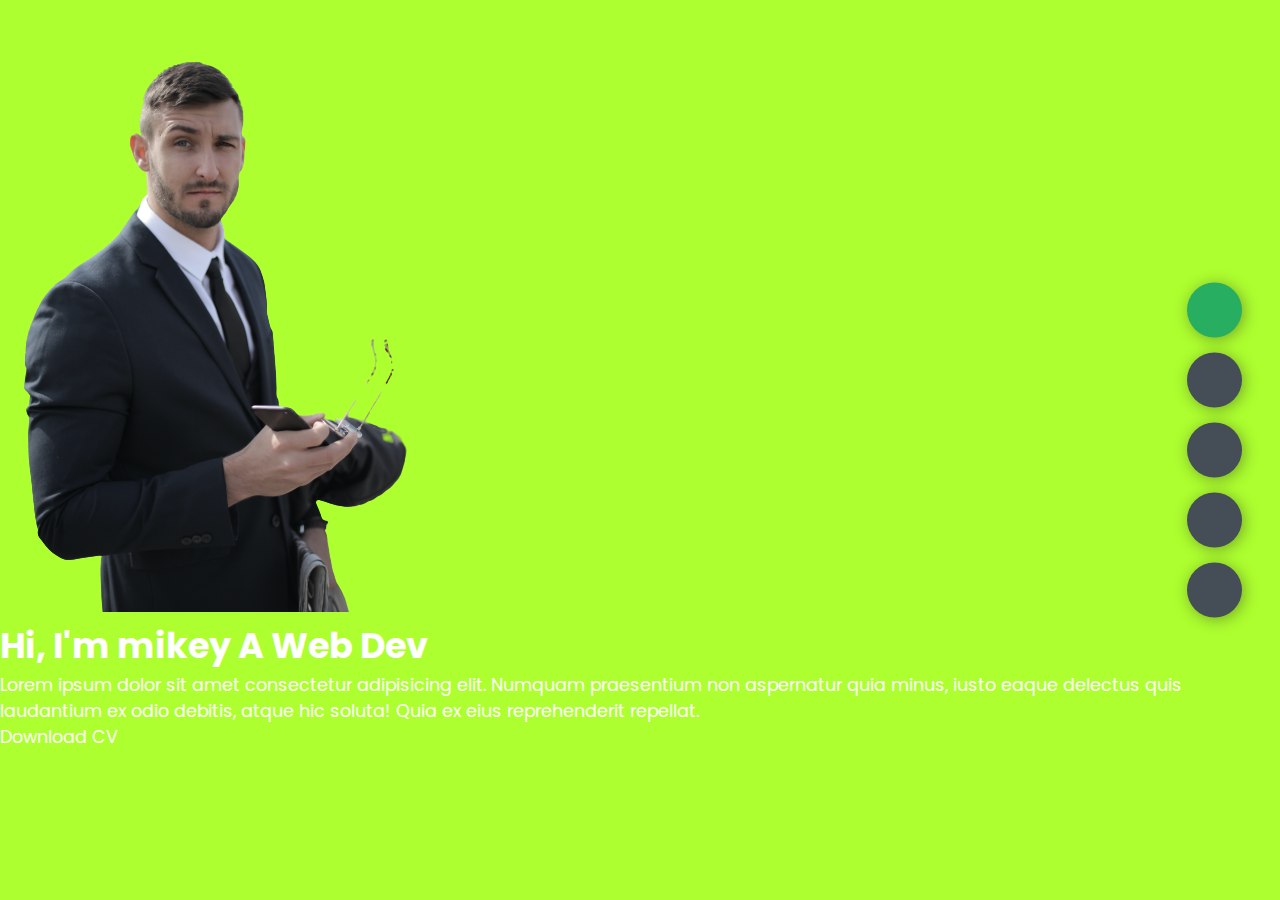
==== main/html/index.html @ 6dad10ef "added html for header(landing page) section" ====
<!DOCTYPE html>
<html lang="en">
<head>
    <meta charset="UTF-8">
    <meta http-equiv="X-UA-Compatible" content="IE=edge">
    <meta name="viewport" content="width=device-width, initial-scale=1.0">
    <link rel="preconnect" href="https://fonts.googleapis.com">
    <link rel="preconnect" href="https://fonts.gstatic.com" crossorigin>
    <link href="https://fonts.googleapis.com/css2?family=Poppins:wght@400;500;600;700;800&display=swap" rel="stylesheet">

    <link rel="stylesheet" href="https://cdnjs.cloudflare.com/ajax/libs/font-awesome/6.3.0/css/all.min.css" integrity="sha512-SzlrxWUlpfuzQ+pcUCosxcglQRNAq/DZjVsC0lE40xsADsfeQoEypE+enwcOiGjk/bSuGGKHEyjSoQ1zVisanQ==" crossorigin="anonymous" referrerpolicy="no-referrer" />

    <title>portfolio(fcc)</title>

    <link rel="stylesheet" href="/main/styles/style.css">
</head>
<body class="main-content">

    <header class="section sec1 header active" id="home">
        <div class="header-content">
            <div class="left-header">
                <div class="h-shape">
                    
                </div>
                <div class="image">
                    <img src="/main/img/hero.png" alt="">
                </div>
            </div>
            <div class="right-header">
                <h1 class="name">
                    Hi, I'm <span>mikey</span>
                    A Web Dev
                </h1>
                <p>
                    Lorem ipsum dolor sit amet consectetur adipisicing elit. Numquam praesentium non aspernatur quia minus, iusto eaque delectus quis laudantium ex odio debitis, atque hic soluta! Quia ex eius reprehenderit repellat.
                </p>    
                <div class="btn-container">
                    <a href="" class="main-btn">
                        <span class="btn-text">Download CV</span>
                        <span class="btn-icon"><i class="fas fa-download"></i></span>
                    </a>
                </div>
            </div>
        </div>
    </header>
    <main>
        <section class="section sec2 about" id="about">

        </section>
        <section class="section sec3 portfolio" id="portfolio">
            
        </section>
        <section class="section sec4 blogs" id="blogs">
            
        </section>
        <section class="section sec5 contact" id="contact">
            
        </section>
    </main>

    <div class="controls">
        <div class="control control-1 active-btn" data-id="home">
            <i class="fas fa-home"></i>
        </div>
        <div class="control control-2 " data-id="about">
            <i class="fas fa-user"></i>
        </div>
        <div class="control control-3 " data-id="portfolio">
            <i class="fas fa-briefcase"></i>
        </div>
        <div class="control control-4 " data-id="blogs">
            <i class="fas fa-newspaper"></i>
        </div>
        <div class="control control-5 " data-id="contact">
            <i class="fas fa-envelope-open"></i>
        </div>
    </div>


    <script src="/main/js/app.js"></script>

    
</body>
</html>
---- main/styles/style.css ----
:root {
  --color-primary: #191d2b;
  --color-secondary: #27AE60;
  --color-white: #ffff;
  --color-black: #000;
  --color-gray0: #f8f8f8;
  --color-gray1: #dbe1e8;
  --color-gray2: #b2becd;
  --color-gray3: #6c7983;
  --color-gray4: #454e56;
  --color-gray5: #2a2e35;
  --color-gray6: #12181b;
  --br-sm-2: 14px;
  --box-shadow-1: 2px 2px 15px rgba(33, 33, 33, 0.4);
}

* {
  margin: 0;
  padding: 0;
  box-sizing: border-box;
  list-style: none;
}

body {
  background-color: var(--color-primary);
  font-family: "Poppins", sans-serif;
  font-size: 1.1rem;
  color: var(--color-white);
  transition: all 0.4s ease-in-out;
}

a {
  display: inline-block;
  text-decoration: none;
  color: inherit;
  font-family: inherit;
}

header {
  height: 100vh;
  color: var(--color-white);
  overflow: hidden;
}

section {
  min-height: 100vh;
  width: 100%;
  position: absolute;
  left: 0;
  top: 0;
  padding: 3rem 18rem;
}

.section {
  transform: translateY(-100%) scale(0);
  transition: all 0.4s ease-in-out;
  background-color: var(--color-primary);
}

.sec1 {
  display: none;
  transform: translateY(0) scale(1);
  background-color: greenyellow;
}

.sec2 {
  display: none;
  transform: translateY(0) scale(1);
  background-color: slateblue;
}

.sec3 {
  display: none;
  transform: translateY(0) scale(1);
  background-color: palegreen;
}

.sec4 {
  display: none;
  transform: translateY(0) scale(1);
  background-color: crimson;
}

.sec5 {
  display: none;
  transform: translateY(0) scale(1);
  background-color: plum;
}

.active {
  display: block;
  animation: scaleAnim 1s ease-in-out;
}
@keyframes scaleAnim {
  0% {
    transform: translateY(-100%) scaleY(0);
  }
  100% {
    transform: translateY(0%) scaleY(1);
  }
}

.controls {
  position: fixed;
  z-index: 10;
  top: 50%;
  right: 3%;
  display: flex;
  flex-direction: column;
  row-gap: 15px;
  transform: translateY(-50%);
  align-items: center;
  justify-content: center;
}
.controls .active-btn {
  background-color: var(--color-secondary) !important;
  transition: all 0.4s ease-in-out;
}
.controls .active-btn i {
  color: var(--color-primary) !important;
}
.controls .control {
  padding: 1rem;
  cursor: pointer;
  background-color: var(--color-gray4);
  width: 55px;
  height: 55px;
  border-radius: 50%;
  display: flex;
  align-items: center;
  justify-content: center;
  box-shadow: var(--box-shadow-1);
}
.controls .control i {
  font-size: 1.2rem;
  color: var(--color-gray2);
  pointer-events: none;
}/*# sourceMappingURL=style.css.map */
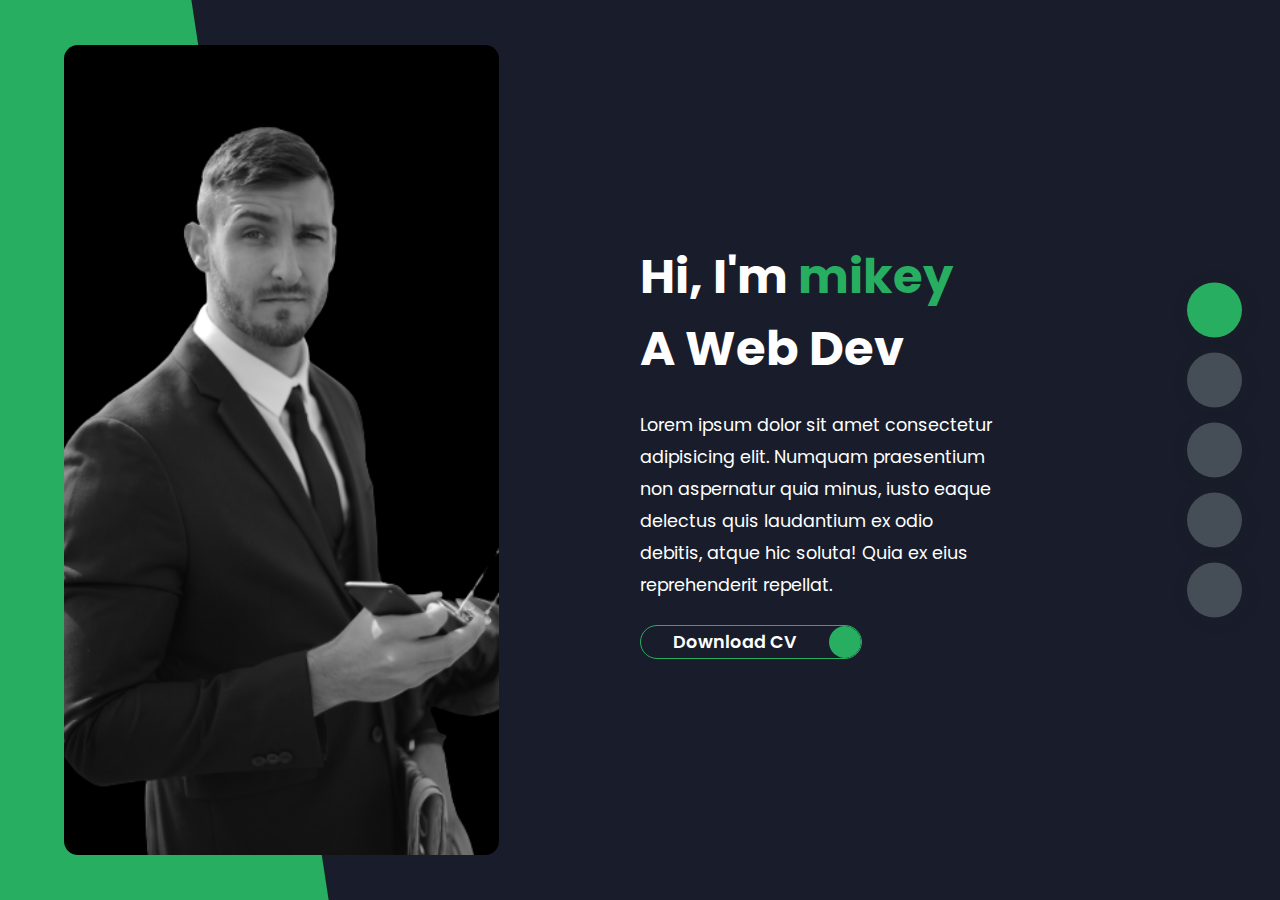
==== commit 056b90b9: "added html for header(landing page) section" ====
--- a/main/html/index.html
+++ b/main/html/index.html
@@ -43,6 +43,7 @@
             </div>
         </div>
     </header>
+    
     <main>
         <section class="section sec2 about" id="about">
 
--- a/main/styles/style.css
+++ b/main/styles/style.css
@@ -11,7 +11,7 @@
   --color-gray5: #2a2e35;
   --color-gray6: #12181b;
   --br-sm-2: 14px;
-  --box-shadow-1: 2px 2px 15px rgba(33, 33, 33, 0.4);
+  --box-shadow-1: 2px 2px 15px rgba(33, 33, 33, 0.3);
 }
 
 * {
@@ -54,37 +54,31 @@
 .section {
   transform: translateY(-100%) scale(0);
   transition: all 0.4s ease-in-out;
-  background-color: var(--color-primary);
 }
 
 .sec1 {
   display: none;
   transform: translateY(0) scale(1);
-  background-color: greenyellow;
 }
 
 .sec2 {
   display: none;
   transform: translateY(0) scale(1);
-  background-color: slateblue;
 }
 
 .sec3 {
   display: none;
   transform: translateY(0) scale(1);
-  background-color: palegreen;
 }
 
 .sec4 {
   display: none;
   transform: translateY(0) scale(1);
-  background-color: crimson;
 }
 
 .sec5 {
   display: none;
   transform: translateY(0) scale(1);
-  background-color: plum;
 }
 
 .active {
@@ -135,4 +129,105 @@
   font-size: 1.2rem;
   color: var(--color-gray2);
   pointer-events: none;
+}
+
+.header-content {
+  display: grid;
+  grid-template-columns: repeat(2, 1fr);
+  height: 100%;
+}
+.header-content .left-header {
+  display: flex;
+  align-items: center;
+  position: relative;
+}
+.header-content .left-header .h-shape {
+  transition: all 0.4s ease-in-out;
+  width: 65%;
+  height: 100%;
+  background-color: var(--color-secondary);
+  position: absolute;
+  left: 0;
+  top: 0;
+  z-index: -1;
+  -webkit-clip-path: polygon(0 0, 46% 0, 79% 100%, 0% 100%);
+          clip-path: polygon(0 0, 46% 0, 79% 100%, 0% 100%);
+}
+.header-content .left-header .image {
+  border-radius: var(--br-sm-2);
+  height: 90%;
+  width: 68%;
+  margin-left: 4rem;
+  background-color: var(--color-black);
+  transition: all 0.4s ease-in-out;
+}
+.header-content .left-header .image img {
+  width: 100%;
+  height: 100%;
+  -o-object-fit: cover;
+     object-fit: cover;
+  filter: grayscale(100%);
+}
+.header-content .left-header .image img:hover {
+  filter: grayscale(0);
+}
+.header-content .right-header {
+  display: flex;
+  flex-direction: column;
+  justify-content: center;
+  padding-right: 18rem;
+}
+.header-content .right-header .name {
+  font-size: 3rem;
+}
+.header-content .right-header .name span {
+  color: var(--color-secondary);
+}
+.header-content .right-header p {
+  margin: 1.5rem 0;
+  line-height: 2rem;
+}
+
+.btn-container {
+  display: flex;
+  align-self: flex-start;
+}
+
+.main-btn {
+  border-radius: 30px;
+  color: inherit;
+  font-weight: 600;
+  position: relative;
+  border: 1px solid var(--color-secondary);
+  display: flex;
+  align-items: center;
+  justify-content: center;
+  align-self: flex-start;
+  overflow: hidden;
+}
+.main-btn .btn-text {
+  padding: 0 2rem;
+}
+.main-btn .btn-icon {
+  background-color: var(--color-secondary);
+  display: flex;
+  align-items: center;
+  justify-content: center;
+  border-radius: 50%;
+  padding: 1rem;
+}
+.main-btn::before {
+  content: "";
+  position: absolute;
+  top: 0;
+  right: 0;
+  transform: translateX(100%);
+  transition: all 0.2s ease;
+  z-index: -1;
+}
+.main-btn:hover::before {
+  width: 100%;
+  height: 100%;
+  background-color: var(--color-secondary);
+  transform: translateX(0);
 }/*# sourceMappingURL=style.css.map */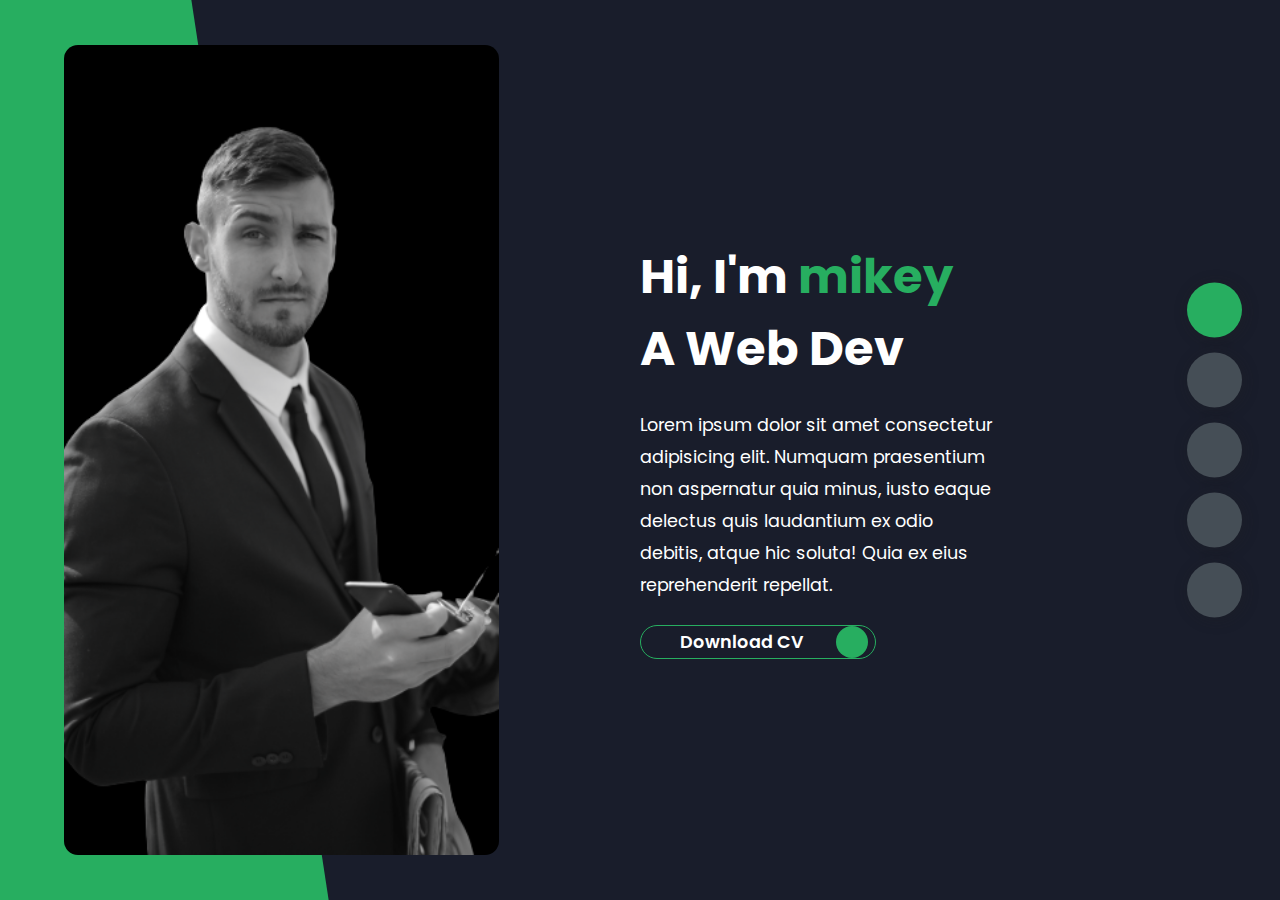
==== commit 0c7a35ff: "added SKILLS section" ====
--- a/main/html/index.html
+++ b/main/html/index.html
@@ -46,7 +46,168 @@
     
     <main>
         <section class="section sec2 about" id="about">
-
+            <div class="main-title">
+                <h2>About <span>ME</span></h2>
+            </div>
+            <div class="about-container">
+                <div class="left-about">
+                    <h2>Information About Me</h2>
+                    <p>
+                        Lorem ipsum dolor sit amet consectetur adipisicing elit. Illum eius qui velit assumenda quos fugiat modi ab magnam. <br><br>
+                        Lorem ipsum dolor sit amet consectetur adipisicing elit. Omnis reprehenderit consectetur distinctio eius.
+                    </p>
+                    <div class="btn-con">
+                        <a href="" class="main-btn">
+                            <span class="btn-text">Download CV</span>
+                            <span class="btn-icon"><i class="fas fa-download"></i></span>
+                        </a>
+                    </div>
+                </div>
+                <div class="right-about">
+                    <div class="about-item">
+                        <div class="abt-text">
+                            <p class="large-text">
+                                560+
+                            </p>
+                            <p class="small-text">
+                                projects <br> completed
+                            </p>
+                        </div>
+                    </div>
+                    <div class="about-item">
+                        <div class="abt-text">
+                            <p class="large-text">
+                                10+
+                            </p>
+                            <p class="small-text">
+                                years of <br> experience
+                            </p>
+                        </div>
+                    </div>
+                    <div class="about-item">
+                        <div class="abt-text">
+                            <p class="large-text">
+                                300+
+                            </p>
+                            <p class="small-text">
+                                happy  <br> clients
+                            </p>
+                        </div>
+                    </div>
+                    <div class="about-item">
+                        <div class="abt-text">
+                            <p class="large-text">
+                                440+
+                            </p>
+                            <p class="small-text">
+                                customer <br> reviews
+                            </p>
+                        </div>
+                    </div>
+                </div>
+            </div>
+            <div class="about-stats">
+                <h4 class="stat-title">My skills</h4>
+                <div class="progress-bars">
+                    <div class="progress bar">
+                        <p class="progress-title">HTML5</p>
+                        <div class="progress-con">
+                            <p class="prog-text">90%</p>
+                            <div class="progress">
+                                <span class="html"></span>
+                            </div>
+                        </div>
+                    </div>
+                    <div class="progress bar">
+                        <p class="progress-title">CSS</p>
+                        <div class="progress-con">
+                            <p class="prog-text">80%</p>
+                            <div class="progress">
+                                <span class="css"></span>
+                            </div>
+                        </div>
+                    </div>
+                    <div class="progress bar">
+                        <p class="progress-title">JAVASCRIPT</p>
+                        <div class="progress-con">
+                            <p class="prog-text">70%</p>
+                            <div class="progress">
+                                <span class="javascript"></span>
+                            </div>
+                        </div>
+                    </div>
+                    <div class="progress bar">
+                        <p class="progress-title">REACT</p>
+                        <div class="progress-con">
+                            <p class="prog-text">60%</p>
+                            <div class="progress">
+                                <span class="react"></span>
+                            </div>
+                        </div>
+                    </div>
+                    <div class="progress bar">
+                        <p class="progress-title">NODE JS</p>
+                        <div class="progress-con">
+                            <p class="prog-text">60%</p>
+                            <div class="progress">
+                                <span class="node"></span>
+                            </div>
+                        </div>
+                    </div>
+                    <div class="progress bar">
+                        <p class="progress-title">MONGO DB</p>
+                        <div class="progress-con">
+                            <p class="prog-text">60%</p>
+                            <div class="progress">
+                                <span class="mongo"></span>
+                            </div>
+                        </div>
+                    </div>
+                </div>
+            </div>
+            <!-- <h4 class="stat-title">My Timeline</h4>
+            <div class="timeline">
+                <div class="timeline-item">
+                    <div class="tl-icon">
+                        <i class="fas fa-briefcase"></i>
+                    </div>
+                    <p class="tl-duration">2021 - present</p>
+                    <h5>Web Dev <span> - zencube</span></h5>
+                    <p>
+                        Lorem ipsum, dolor sit amet consectetur adipisicing elit. Aspernatur provident repudiandae neque esse.
+                    </p>
+                </div>
+                <div class="timeline-item">
+                    <div class="tl-icon">
+                        <i class="fas fa-briefcase"></i>
+                    </div>
+                    <p class="tl-duration">2010 - present</p>
+                    <h5>jr <span> - zen-d</span></h5>
+                    <p>
+                        Lorem ipsum, dolor sit amet consectetur adipisicing elit. Aspernatur provident repudiandae neque esse.
+                    </p>
+                </div>
+                <div class="timeline-item">
+                    <div class="tl-icon">
+                        <i class="fas fa-briefcase"></i>
+                    </div>
+                    <p class="tl-duration">2010 - present</p>
+                    <h5>Web Dev <span> - zen-d</span></h5>
+                    <p>
+                        Lorem ipsum, dolor sit amet consectetur adipisicing elit. Aspernatur provident repudiandae neque esse.
+                    </p>
+                </div>
+                <div class="timeline-item">
+                    <div class="tl-icon">
+                        <i class="fas fa-briefcase"></i>
+                    </div>
+                    <p class="tl-duration">2010 - present</p>
+                    <h5>Web Dev <span> - zen-d</span></h5>
+                    <p>
+                        Lorem ipsum, dolor sit amet consectetur adipisicing elit. Aspernatur provident repudiandae neque esse.
+                    </p>
+                </div>
+            </div> -->
         </section>
         <section class="section sec3 portfolio" id="portfolio">
             
--- a/main/styles/style.css
+++ b/main/styles/style.css
@@ -69,6 +69,7 @@
 .sec3 {
   display: none;
   transform: translateY(0) scale(1);
+  height: 1000vh;
 }
 
 .sec4 {
@@ -166,7 +167,7 @@
   height: 100%;
   -o-object-fit: cover;
      object-fit: cover;
-  filter: grayscale(100%);
+  filter: grayscale(99%);
 }
 .header-content .left-header .image img:hover {
   filter: grayscale(0);
@@ -188,12 +189,202 @@
   line-height: 2rem;
 }
 
+.about-container {
+  display: grid;
+  grid-template-columns: repeat(2, 1fr);
+  padding-top: 3.5rem;
+  padding-bottom: 5rem;
+}
+.about-container .right-about {
+  display: grid;
+  grid-template-columns: repeat(2, 1fr);
+  grid-gap: 2rem;
+}
+.about-container .right-about .about-item {
+  border: 1px solid var(--color-gray5);
+  border-radius: 5px;
+  transition: all 0.4s ease-in-out;
+  box-shadow: 1px 2px 15px rgba(0, 0, 0, 0.1);
+}
+.about-container .right-about .about-item:hover {
+  cursor: default;
+  transform: translateY(-5px);
+  border: 1px solid var(--color-secondary);
+  box-shadow: 1px 4px 15px rgba(0, 0, 0, 0.32);
+}
+.about-container .right-about .about-item .abt-text {
+  padding: 1.5rem;
+  display: flex;
+  flex-direction: column;
+}
+.about-container .right-about .about-item .abt-text .large-text {
+  font-size: 3rem;
+  font-weight: 700;
+  color: var(--color-secondary);
+}
+.about-container .right-about .about-item .abt-text .small-text {
+  padding-left: 3rem;
+  position: relative;
+  text-transform: uppercase;
+  font-size: 1.2rem;
+  color: var(--color-gray1);
+  letter-spacing: 2px;
+}
+.about-container .right-about .about-item .abt-text .small-text::before {
+  content: "";
+  position: absolute;
+  left: 0;
+  top: 15px;
+  width: 2rem;
+  height: 2px;
+  background-color: var(--color-gray5);
+}
+.about-container .left-about {
+  padding-right: 1rem;
+}
+.about-container .left-about p {
+  line-height: 2rem;
+  padding: 1rem;
+  color: var(--color-gray1);
+}
+.about-container .left-about h4 {
+  font-size: 2rem;
+}
+
+.about-stats {
+  padding-bottom: 4rem;
+}
+.about-stats .progress-bars {
+  display: grid;
+  grid-template-columns: repeat(2, 1fr);
+  grid-gap: 2rem;
+}
+.about-stats .progress-bars .progress-bar {
+  display: flex;
+  flex-direction: column;
+}
+.about-stats .progress-bars .progress-bar .prog-title {
+  text-transform: uppercase;
+  font-weight: 500;
+}
+.about-stats .progress-bars .progress-bar .progress-con {
+  display: flex;
+  align-items: center;
+}
+.about-stats .progress-bars .progress-bar .progress-con .prog-text {
+  color: var(--color-gray2);
+}
+.about-stats .progress-bars .progress-bar .progress-con .progress {
+  width: 100%;
+  height: 0.45rem;
+  background-color: var(--color-gray4);
+  margin-left: 1rem;
+  position: relative;
+}
+.about-stats .progress-bars .progress-bar .progress-con .progress span {
+  position: absolute;
+  top: 0;
+  left: 0;
+  height: 100%;
+  color: var(--color-secondary);
+  width: 60%;
+}
+.about-stats .progress-bars .progress-bar .progress-con .progress .html {
+  width: 90%;
+}
+.about-stats .progress-bars .progress-bar .progress-con .progress .css {
+  width: 80%;
+}
+.about-stats .progress-bars .progress-bar .progress-con .progress .javascript {
+  width: 70%;
+}
+.about-stats .progress-bars .progress-bar .progress-con .progress .react {
+  width: 60%;
+}
+.about-stats .progress-bars .progress-bar .progress-con .progress .node {
+  width: 60%;
+}
+.about-stats .progress-bars .progress-bar .progress-con .progress .mongo {
+  width: 60%;
+}
+
+.stat-title {
+  text-transform: uppercase;
+  font-size: 1.4rem;
+  text-align: center;
+  padding: 3.5rem 0;
+  position: relative;
+}
+.stat-title::before {
+  content: "";
+  left: 50%;
+  top: 0;
+  width: 40%;
+  height: 1px;
+  background-color: var(--color-gray5);
+  transform: translateX(-50%);
+  position: absolute;
+}
+
+.timeline {
+  display: flex;
+  flex-direction: column;
+  grid-template-columns: 1, 2fr;
+  grid-gap: 2rem;
+  padding-bottom: 3rem;
+}
+.timeline .timeline-item {
+  position: absolute;
+  padding-left: 3rem;
+  border-left: 1px solid var(--color-gray5);
+}
+.timeline .timeline-item .tl-icon {
+  position: absolute;
+  left: -27px;
+  top: 0;
+  background-color: var(--color-secondary);
+  width: 50px;
+  height: 50px;
+  border-radius: 50%;
+  display: flex;
+  align-items: center;
+  justify-content: center;
+}
+.timeline .timeline-item .tl-icon i {
+  font-size: 1.3rem;
+}
+.timeline .timeline-item .tl-duration {
+  padding: 0.2rem 0.6rem;
+  background-color: var(--color-gray5);
+  border-radius: 15px;
+  display: inline-block;
+  font-size: 0.8rem;
+  text-transform: uppercase;
+  font-weight: 500;
+}
+.timeline .timeline-item h5 {
+  padding: 0.7rem 0;
+  text-transform: uppercase;
+  font-size: 1.2rem;
+  font-weight: 600;
+}
+.timeline .timeline-item h5 span {
+  color: var(--color-gray2);
+  font-weight: 500;
+  font-size: 1.2rem;
+}
+.timeline .timeline-item p {
+  color: var(--color-gray2);
+}
+
 .btn-container {
   display: flex;
   align-self: flex-start;
+  justify-content: space-between;
 }
 
 .main-btn {
+  width: 236px;
   border-radius: 30px;
   color: inherit;
   font-weight: 600;
@@ -230,4 +421,28 @@
   height: 100%;
   background-color: var(--color-secondary);
   transform: translateX(0);
+}
+
+.main-title {
+  text-align: center;
+}
+.main-title h2 {
+  position: relative;
+  text-transform: uppercase;
+  font-size: 4rem;
+  font-weight: 700;
+}
+.main-title h2 span {
+  color: var(--color-secondary);
+}
+.main-title h2 .bg-text {
+  position: absolute;
+  top: 40%;
+  left: 50%;
+  color: var(--color-gray4);
+  transition: all 0.4s ease-in-out;
+  z-index: -1;
+  transform: translate(-50%, -50%);
+  font-weight: 800;
+  font-size: 6.3rem;
 }/*# sourceMappingURL=style.css.map */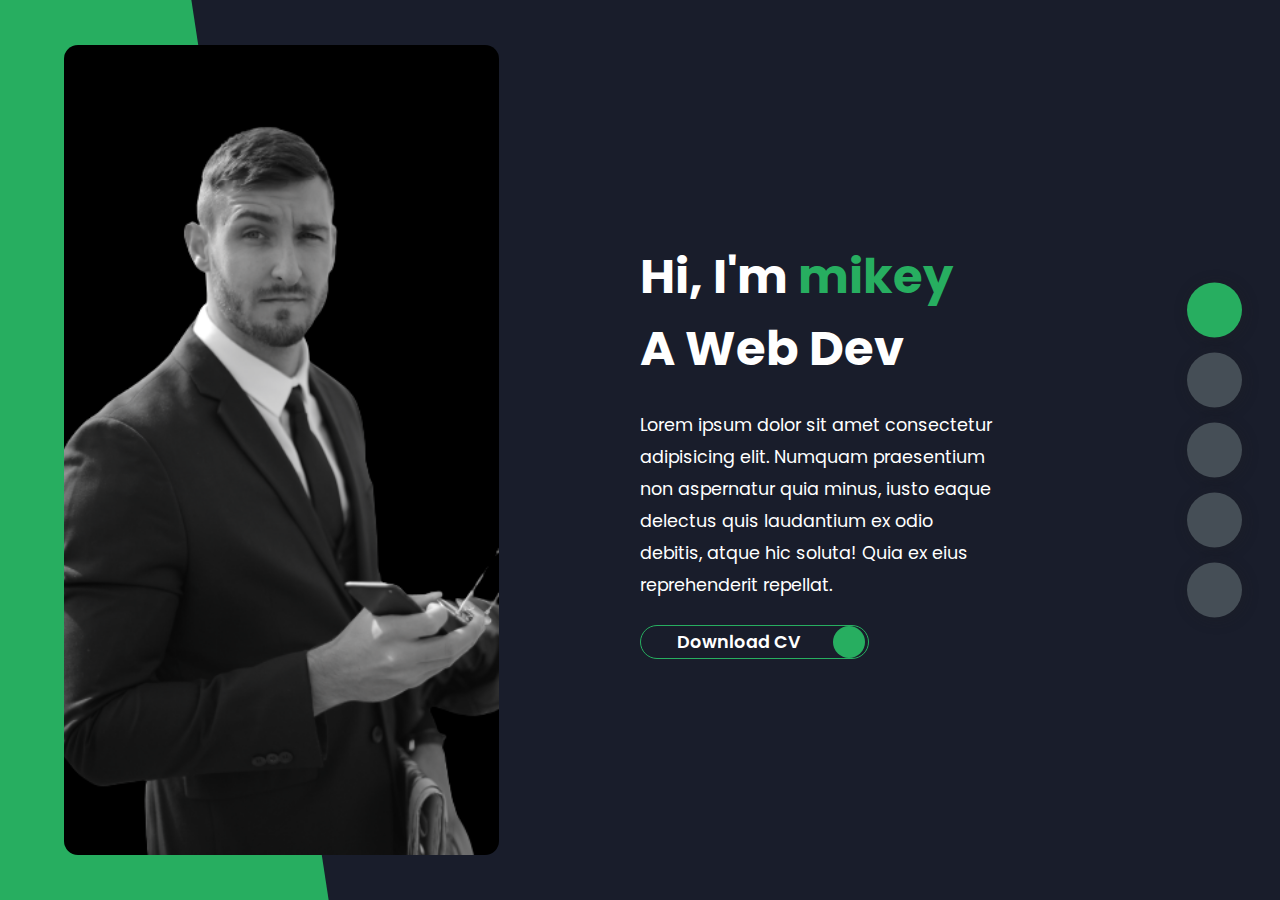
==== commit bb9f3547: "blog content html added" ====
--- a/main/html/index.html
+++ b/main/html/index.html
@@ -210,10 +210,170 @@
             </div> -->
         </section>
         <section class="section sec3 portfolio" id="portfolio">
-            
+            <div class="main-title">
+                <h2>About<span> ME</span></h2>
+            </div>
+            <p class="port-text">
+                here are some of my work that i've done in various programming languages
+            </p>
+            <div class="portfolios">
+                <div class="portfolio-item">
+                    <div class="image">
+                        <img src="/main/img/port1.jpg" alt="">
+                    </div>
+                    <div class="hover-items">
+                        <h3>source code</h3>
+                        <div class="icons">
+                            <a class="icon" href="#" target="_blank">
+                                <i class="fas fa-github"></i>
+                            </a>
+                            <a class="icon" href="#" target="_blank">
+                                <i class="fas fa-youtube"></i>
+                            </a>
+                            <a class="icon" href="#" target="_blank">
+                                <i class="fas fa-behance"></i>
+                            </a>
+                        </div>
+                    </div>
+                </div>
+                <div class="portfolio-item">
+                    <div class="image">
+                        <img src="/main/img/port2.jpg" alt="">
+                    </div>
+                    <div class="hover-items">
+                        <h3>source code</h3>
+                        <div class="icons">
+                            <a class="icon" href="#" target="_blank">
+                                <i class="fas fa-github"></i>
+                            </a>
+                            <a class="icon" href="#" target="_blank">
+                                <i class="fas fa-youtube"></i>
+                            </a>
+                            <a class="icon" href="#" target="_blank">
+                                <i class="fas fa-behance"></i>
+                            </a>
+                        </div>
+                    </div>
+                </div>
+                <div class="portfolio-item">
+                    <div class="image">
+                        <img src="/main/img/port3.jpg" alt="">
+                    </div>
+                    <div class="hover-items">
+                        <h3>source code</h3>
+                        <div class="icons">
+                            <a class="icon" href="#" target="_blank">
+                                <i class="fas fa-github"></i>
+                            </a>
+                            <a class="icon" href="#" target="_blank">
+                                <i class="fas fa-youtube"></i>
+                            </a>
+                            <a class="icon" href="#" target="_blank">
+                                <i class="fas fa-behance"></i>
+                            </a>
+                        </div>
+                    </div>
+                </div>
+                <div class="portfolio-item">
+                    <div class="image">
+                        <img src="/main/img/port4.jpg" alt="">
+                    </div>
+                    <div class="hover-items">
+                        <h3>source code</h3>
+                        <div class="icons">
+                            <a class="icon" href="#" target="_blank">
+                                <i class="fas fa-github"></i>
+                            </a>
+                            <a class="icon" href="#" target="_blank">
+                                <i class="fas fa-youtube"></i>
+                            </a>
+                            <a class="icon" href="#" target="_blank">
+                                <i class="fas fa-behance"></i>
+                            </a>
+                        </div>
+                    </div>
+                </div>
+                <div class="portfolio-item">
+                    <div class="image">
+                        <img src="/main/img/port5.jpg" alt="">
+                    </div>
+                    <div class="hover-items">
+                        <h3>source code</h3>
+                        <div class="icons">
+                            <a class="icon" href="#" target="_blank">
+                                <i class="fas fa-github"></i>
+                            </a>
+                            <a class="icon" href="#" target="_blank">
+                                <i class="fas fa-youtube"></i>
+                            </a>
+                            <a class="icon" href="#" target="_blank">
+                                <i class="fas fa-behance"></i>
+                            </a>
+                        </div>
+                    </div>
+                </div>
+                <div class="portfolio-item">
+                    <div class="image">
+                        <img src="/main/img/port6.jpg" alt="">
+                    </div>
+                    <div class="hover-items">
+                        <h3>source code</h3>
+                        <div class="icons">
+                            <a class="icon" href="#" target="_blank">
+                                <i class="fas fa-github"></i>
+                            </a>
+                            <a class="icon" href="#" target="_blank">
+                                <i class="fas fa-youtube"></i>
+                            </a>
+                            <a class="icon" href="#" target="_blank">
+                                <i class="fas fa-behance"></i>
+                            </a>
+                        </div>
+                    </div>
+                </div>
+            </div>
         </section>
-        <section class="section sec4 blogs" id="blogs">
-            
+        <section class="section sec4" id="blogs">
+            <div class="blogs-content">
+                <div class="main-title">
+                    <h2>MY <span>BLOGS</span></h2>
+                </div>
+                <div class="blogs">
+                    <div class="blog">
+                        <img src="/main/img/blog1.jpg" alt="">
+                        <div class="blog-text">
+                            <h4>
+                                How to create your own website
+                            </h4>
+                            <p>
+                                Lorem ipsum, dolor sit amet consectetur adipisicing elit. Cum ab pariatur tempore.
+                            </p>
+                        </div>
+                    </div>
+                    <div class="blog">
+                        <img src="/main/img/blog2.jpg" alt="">
+                        <div class="blog-text">
+                            <h4>
+                                How to create your own website
+                            </h4>
+                            <p>
+                                Lorem ipsum, dolor sit amet consectetur adipisicing elit. Cum ab pariatur tempore.
+                            </p>
+                        </div>
+                    </div>
+                    <div class="blog">
+                        <img src="/main/img/blog3.jpg" alt="">
+                        <div class="blog-text">
+                            <h4>
+                                How to create your own website
+                            </h4>
+                            <p>
+                                Lorem ipsum, dolor sit amet consectetur adipisicing elit. Cum ab pariatur tempore.
+                            </p>
+                        </div>
+                    </div>
+                </div>
+            </div>
         </section>
         <section class="section sec5 contact" id="contact">
             
--- a/main/styles/style.css
+++ b/main/styles/style.css
@@ -326,55 +326,137 @@
   position: absolute;
 }
 
-.timeline {
-  display: flex;
+.port-text {
+  padding: 2rem 0;
+  text-align: center;
+  align-items: center;
+}
+
+.portfolios {
+  display: grid;
+  grid-template-columns: repeat(3, 1fr);
+  grid-gap: 2rem;
+  margin-top: 3rem;
+}
+.portfolios .portfolio-item {
+  position: relative;
+}
+.portfolios .portfolio-item img {
+  width: 100%;
+  height: 300px;
+  -o-object-fit: cover;
+     object-fit: cover;
+  border-radius: 15px;
+}
+.portfolios .portfolio-item .hover-items {
+  width: 100%;
+  height: 100%;
+  background-color: var(--color-secondary);
+  position: absolute;
+  left: 0;
+  top: 0;
+  border-radius: 15px;
+  display: flex;
+  justify-content: center;
+  align-items: center;
   flex-direction: column;
-  grid-template-columns: 1, 2fr;
-  grid-gap: 2rem;
-  padding-bottom: 3rem;
-}
-.timeline .timeline-item {
-  position: absolute;
-  padding-left: 3rem;
-  border-left: 1px solid var(--color-gray5);
-}
-.timeline .timeline-item .tl-icon {
-  position: absolute;
-  left: -27px;
-  top: 0;
-  background-color: var(--color-secondary);
+  opacity: 0;
+  transform: scale(0);
+  transition: all 0.4s ease-in-out;
+}
+.portfolios .portfolio-item .hover-items h3 {
+  font-size: 1.5rem;
+  color: var(--color-white);
+  margin-bottom: 1.5rem;
+}
+.portfolios .portfolio-item .hover-items .icons {
+  display: flex;
+  justify-content: center;
+  align-items: center;
+}
+.portfolios .portfolio-item .hover-items .icons .icon {
+  background-color: var(--color-primary);
+  border-radius: 50%;
   width: 50px;
   height: 50px;
-  border-radius: 50%;
-  display: flex;
-  align-items: center;
-  justify-content: center;
-}
-.timeline .timeline-item .tl-icon i {
-  font-size: 1.3rem;
-}
-.timeline .timeline-item .tl-duration {
-  padding: 0.2rem 0.6rem;
+  display: flex;
+  justify-content: center;
+  align-items: center;
+  margin: 0 1rem;
+  cursor: pointer;
+  transition: all 0.4s ease-in-out;
+}
+.portfolios .portfolio-item .hover-items .icons .icon i {
+  font-size: 1.5rem;
+  color: white;
+  margin: 0 1rem;
+}
+.portfolios .portfolio-item .hover-items .icons .icon:hover {
+  background-color: white;
+}
+.portfolios .portfolio-item .hover-items .icons .icon:hover i {
+  color: var(--color-primary);
+}
+
+.portfolio-item:hover .hover-items {
+  opacity: 1;
+  transform: scale(1);
+}
+
+.blogs {
+  display: grid;
+  grid-template-columns: repeat(3, 1fr);
+  grid-gap: 2rem;
+  margin-top: 3rem;
+}
+.blogs .blog {
+  position: relative;
   background-color: var(--color-gray5);
-  border-radius: 15px;
-  display: inline-block;
-  font-size: 0.8rem;
-  text-transform: uppercase;
-  font-weight: 500;
-}
-.timeline .timeline-item h5 {
-  padding: 0.7rem 0;
-  text-transform: uppercase;
-  font-size: 1.2rem;
-  font-weight: 600;
-}
-.timeline .timeline-item h5 span {
+  border-radius: 5px;
+  box-shadow: 1px 1px 20px rgba(0, 0, 0, 0.1);
+  transition: all 0.4s ease-in-out;
+  cursor: pointer;
+}
+.blogs .blog:hover {
+  box-shadow: 1px 1px 20px rgba(0, 0, 0, 0.3);
+  transform: translateY(-5px);
+  transition: all 0.4s ease-in-out;
+}
+.blogs .blog:hover h4 {
+  color: var(--color-secondary);
+}
+.blogs .blog:hover img {
+  filter: grayscale(0);
+  transform: scale(1.1);
+  box-shadow: 1px 4px 20px rgba(0, 0, 0, 0.8);
+}
+.blogs .blog img {
+  width: 100%;
+  height: 300px;
+  -o-object-fit: cover;
+     object-fit: cover;
+  border-top-left-radius: 5px;
+  border-top-right-radius: 5px;
+  filter: grayscale(100%);
+  transition: all 0.4s ease-in-out;
+}
+.blogs .blog .blog-text {
+  margin-top: -7px;
+  padding: 1.1rem;
+  border-top: 8px solid var(--color-secondary);
+}
+.blogs .blog .blog-text h4 {
+  font-size: 1.5rem;
+  margin-bottom: 0.7rem;
+  transition: all 0.4s ease-in-out;
+}
+.blogs .blog .blog-text h4:hover {
+  color: var(--color-secondary);
+}
+.blogs .blog .blog-text p {
   color: var(--color-gray2);
-  font-weight: 500;
-  font-size: 1.2rem;
-}
-.timeline .timeline-item p {
-  color: var(--color-gray2);
+  line-height: 2rem;
+  padding-bottom: 1rem;
 }
 
 .btn-container {
@@ -384,7 +466,7 @@
 }
 
 .main-btn {
-  width: 236px;
+  width: 229px;
   border-radius: 30px;
   color: inherit;
   font-weight: 600;
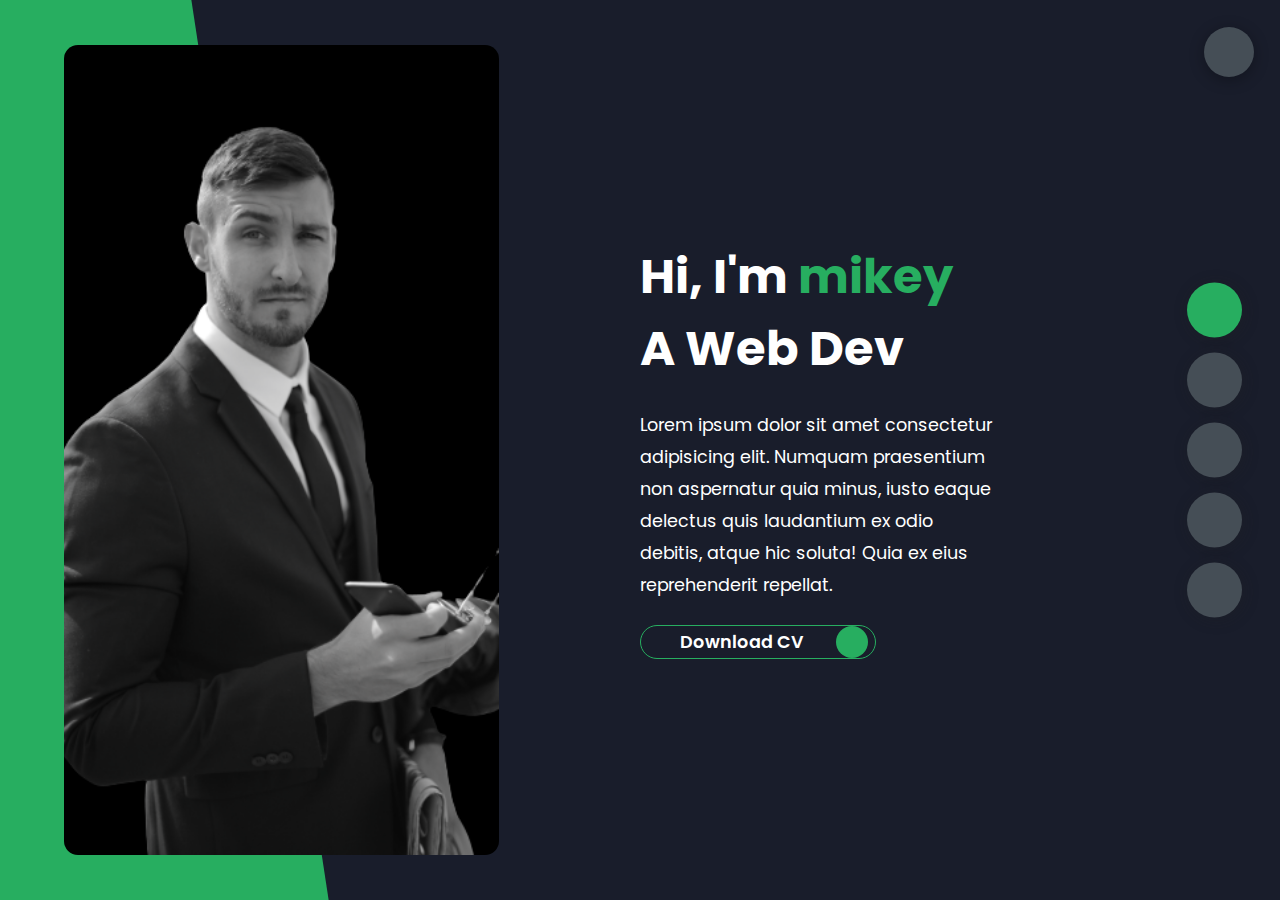
==== commit 4ff54603: "done?" ====
--- a/main/html/index.html
+++ b/main/html/index.html
@@ -7,6 +7,7 @@
     <link rel="preconnect" href="https://fonts.googleapis.com">
     <link rel="preconnect" href="https://fonts.gstatic.com" crossorigin>
     <link href="https://fonts.googleapis.com/css2?family=Poppins:wght@400;500;600;700;800&display=swap" rel="stylesheet">
+
 
     <link rel="stylesheet" href="https://cdnjs.cloudflare.com/ajax/libs/font-awesome/6.3.0/css/all.min.css" integrity="sha512-SzlrxWUlpfuzQ+pcUCosxcglQRNAq/DZjVsC0lE40xsADsfeQoEypE+enwcOiGjk/bSuGGKHEyjSoQ1zVisanQ==" crossorigin="anonymous" referrerpolicy="no-referrer" />
 
@@ -211,7 +212,7 @@
         </section>
         <section class="section sec3 portfolio" id="portfolio">
             <div class="main-title">
-                <h2>About<span> ME</span></h2>
+                <h2>my<span> portfolio</span></h2>
             </div>
             <p class="port-text">
                 here are some of my work that i've done in various programming languages
@@ -225,13 +226,13 @@
                         <h3>source code</h3>
                         <div class="icons">
                             <a class="icon" href="#" target="_blank">
-                                <i class="fas fa-github"></i>
-                            </a>
-                            <a class="icon" href="#" target="_blank">
-                                <i class="fas fa-youtube"></i>
-                            </a>
-                            <a class="icon" href="#" target="_blank">
-                                <i class="fas fa-behance"></i>
+                                <i class="fa-brands fa-github"></i>
+                            </a>
+                            <a class="icon" href="#" target="_blank">
+                                <i class="fa-brands fa-youtube"></i>
+                            </a>
+                            <a class="icon" href="#" target="_blank">
+                                <i class="fa-brands fa-behance"></i>
                             </a>
                         </div>
                     </div>
@@ -244,13 +245,13 @@
                         <h3>source code</h3>
                         <div class="icons">
                             <a class="icon" href="#" target="_blank">
-                                <i class="fas fa-github"></i>
-                            </a>
-                            <a class="icon" href="#" target="_blank">
-                                <i class="fas fa-youtube"></i>
-                            </a>
-                            <a class="icon" href="#" target="_blank">
-                                <i class="fas fa-behance"></i>
+                                <i class="fa-brands fa-github"></i>
+                            </a>
+                            <a class="icon" href="#" target="_blank">
+                                <i class="fa-brands fa-youtube"></i>
+                            </a>
+                            <a class="icon" href="#" target="_blank">
+                                <i class="fa-brands fa-behance"></i>
                             </a>
                         </div>
                     </div>
@@ -263,13 +264,13 @@
                         <h3>source code</h3>
                         <div class="icons">
                             <a class="icon" href="#" target="_blank">
-                                <i class="fas fa-github"></i>
-                            </a>
-                            <a class="icon" href="#" target="_blank">
-                                <i class="fas fa-youtube"></i>
-                            </a>
-                            <a class="icon" href="#" target="_blank">
-                                <i class="fas fa-behance"></i>
+                                <i class="fa-brands fa-github"></i>
+                            </a>
+                            <a class="icon" href="#" target="_blank">
+                                <i class="fa-brands fa-youtube"></i>
+                            </a>
+                            <a class="icon" href="#" target="_blank">
+                                <i class="fa-brands fa-behance"></i>
                             </a>
                         </div>
                     </div>
@@ -282,13 +283,13 @@
                         <h3>source code</h3>
                         <div class="icons">
                             <a class="icon" href="#" target="_blank">
-                                <i class="fas fa-github"></i>
-                            </a>
-                            <a class="icon" href="#" target="_blank">
-                                <i class="fas fa-youtube"></i>
-                            </a>
-                            <a class="icon" href="#" target="_blank">
-                                <i class="fas fa-behance"></i>
+                                <i class="fa-brands fa-github"></i>
+                            </a>
+                            <a class="icon" href="#" target="_blank">
+                                <i class="fa-brands fa-youtube"></i>
+                            </a>
+                            <a class="icon" href="#" target="_blank">
+                                <i class="fa-brands fa-behance"></i>
                             </a>
                         </div>
                     </div>
@@ -301,13 +302,13 @@
                         <h3>source code</h3>
                         <div class="icons">
                             <a class="icon" href="#" target="_blank">
-                                <i class="fas fa-github"></i>
-                            </a>
-                            <a class="icon" href="#" target="_blank">
-                                <i class="fas fa-youtube"></i>
-                            </a>
-                            <a class="icon" href="#" target="_blank">
-                                <i class="fas fa-behance"></i>
+                                <i class="fa-brands fa-github"></i>
+                            </a>
+                            <a class="icon" href="#" target="_blank">
+                                <i class="fa-brands fa-youtube"></i>
+                            </a>
+                            <a class="icon" href="#" target="_blank">
+                                <i class="fa-brands fa-behance"></i>
                             </a>
                         </div>
                     </div>
@@ -320,13 +321,13 @@
                         <h3>source code</h3>
                         <div class="icons">
                             <a class="icon" href="#" target="_blank">
-                                <i class="fas fa-github"></i>
-                            </a>
-                            <a class="icon" href="#" target="_blank">
-                                <i class="fas fa-youtube"></i>
-                            </a>
-                            <a class="icon" href="#" target="_blank">
-                                <i class="fas fa-behance"></i>
+                                <i class="fa-brands fa-github"></i>
+                            </a>
+                            <a class="icon" href="#" target="_blank">
+                                <i class="fa-brands fa-youtube"></i>
+                            </a>
+                            <a class="icon" href="#" target="_blank">
+                                <i class="fa-brands fa-behance"></i>
                             </a>
                         </div>
                     </div>
@@ -376,7 +377,105 @@
             </div>
         </section>
         <section class="section sec5 contact" id="contact">
-            
+            <div class="contact-container">
+                <div class="main-title">
+                    <h2>Contact <span>ME</span></h2>
+                </div>
+                <div class="contact-content-cont">
+                    <div class="left-contact">
+                        <h4> 
+                            Contact me here
+                        </h4>
+                        <p>
+                            Lorem ipsum dolor sit amet consectetur adipisicing elit. Dolores distinctio ipsum a hic, dignissimos.
+                        </p>
+                        <div class="contact-info">
+                            <div class="contact-item">  
+                                <div class="icon">
+                                    <i class="fas fa-map-marker-alt"></i>
+                                    Location
+                                </div>
+                                <p>
+                                    : London, united Kingdom
+                                </p>
+                            </div>
+                            <div class="contact-item">  
+                                <div class="icon">
+                                    <i class="fas fa-envelope"></i>
+                                    <span>Email</span>
+                                </div>
+                                <p>
+                                    <span>: anyone@gmail.com</span> 
+                                </p>
+                            </div>
+                            <div class="contact-item">  
+                                <div class="icon">
+                                    <i class="fas fa-user-graduate"></i>
+                                    <span>Education</span>
+                                </div>
+                                <p>
+                                    <span>: any college, anywhere</span> 
+                                </p>
+                            </div>
+                            <div class="contact-item">  
+                                <div class="icon">
+                                    <i class="fas fa-phone"></i>
+                                    <span>phone</span>
+                                </div>
+                                <p>
+                                    <span>: 9495495195</span> 
+                                </p>
+                            </div>
+                            <div class="contact-item">  
+                                <div class="icon">
+                                    <i class="fas fa-globe-africa"></i>
+                                    <span>Languages</span>
+                                </div>
+                                <p>
+                                    <span>: English, hindi</span> 
+                                </p>
+                            </div>
+                        </div>
+                        <div class="contact-icons">
+                            <div class="contact-icon">
+                                <a href="www.faceboook.com" target="_blank">
+                                    <i class="fa-brands fa-facebook"></i>
+                                </a>
+                                <a href="www.twitter.com" target="_blank">
+                                    <i class="fa-brands fa-twitter"></i>
+                                </a>
+                                <a href="www.youtube.com" target="_blank">
+                                    <i class="fa-brands fa-youtube"></i>
+                                </a>
+                                <a href="www.github.com" target="_blank">
+                                    <i class="fa-brands fa-github"></i>
+                                </a>
+                            </div>
+                        </div>
+                    </div>
+                    <div class="right-contact">
+                        <form class="contact-form" action="">
+                            <div class="input-control i-c-2">
+                                <input type="text" required placeholder="YOURNAME">
+                                <input type="email" required placeholder="YOUR EMAIL">
+                            </div>
+                            <div class="input-control">
+                                <input type="text" required placeholder="ENTER SUBJECT">
+                            </div>
+                            <div class="input-control">
+                                <textarea name="message" id="" cols="15" rows="8" placeholder="Message Here..">
+                                </textarea>
+                            </div>
+                            <div class="submit-btn">
+                                <a href="#" class="main-btn">
+                                    <span class="btn-text">Download CV</span>
+                                    <span class="btn-icon"><i class="fas fa-download"></i></span>
+                                </a>
+                            </div>
+                        </form>
+                    </div>
+                </div>
+            </div>
         </section>
     </main>
 
@@ -398,6 +497,9 @@
         </div>
     </div>
 
+    <div class="theme-btn">
+        <i class="fas fa-adjust"></i>
+    </div>
 
     <script src="/main/js/app.js"></script>
 
--- a/main/styles/style.css
+++ b/main/styles/style.css
@@ -14,6 +14,20 @@
   --box-shadow-1: 2px 2px 15px rgba(33, 33, 33, 0.3);
 }
 
+.light-mode {
+  --color-primary: #ffff;
+  --color-secondary: #f56692;
+  --color-white: #454e56;
+  --color-black: #000;
+  --color-gray0: #f8f8f8;
+  --color-gray1: #6c7983;
+  --color-gray2: #6c7983;
+  --color-gray3: #6c7983;
+  --color-gray4: #454e56;
+  --color-gray5: #f8f8f8;
+  --color-gray6: #12181b;
+}
+
 * {
   margin: 0;
   padding: 0;
@@ -128,6 +142,33 @@
 }
 .controls .control i {
   font-size: 1.2rem;
+  color: var(--color-gray2);
+  pointer-events: none;
+}
+
+.theme-btn {
+  top: 3%;
+  right: 2%;
+  width: 50px;
+  height: 50px;
+  border-radius: 50%;
+  background-color: var(--color-gray4);
+  cursor: pointer;
+  position: fixed;
+  display: flex;
+  justify-content: center;
+  align-items: center;
+  box-shadow: 0 3px 15px rgba(0, 0, 0, 0.3);
+  transition: all 0.1s ease-in-out;
+}
+.theme-btn:active {
+  transform: translateY(-5px);
+}
+.theme-btn:hover {
+  background-color: var(--color-secondary);
+}
+.theme-btn i {
+  font-size: 1.4rem;
   color: var(--color-gray2);
   pointer-events: none;
 }
@@ -326,6 +367,10 @@
   position: absolute;
 }
 
+.portfolio {
+  height: 110vh;
+}
+
 .port-text {
   padding: 2rem 0;
   text-align: center;
@@ -428,7 +473,7 @@
 .blogs .blog:hover img {
   filter: grayscale(0);
   transform: scale(1.1);
-  box-shadow: 1px 4px 20px rgba(0, 0, 0, 0.8);
+  box-shadow: 1px 4px 15px rgba(0, 0, 0, 0.8);
 }
 .blogs .blog img {
   width: 100%;
@@ -459,6 +504,99 @@
   padding-bottom: 1rem;
 }
 
+.contact-content-cont {
+  display: flex;
+  padding-top: 3.5rem;
+}
+.contact-content-cont .left-contact {
+  flex: 2;
+}
+.contact-content-cont .left-contact h4 {
+  margin-top: 1rem;
+  font-size: 2rem;
+  text-transform: uppercase;
+}
+.contact-content-cont .left-contact p {
+  margin: 1rem 0;
+  line-height: 2rem;
+}
+.contact-content-cont .left-contact .contact-info .contact-item {
+  display: flex;
+  align-items: center;
+  justify-content: space-between;
+}
+.contact-content-cont .left-contact .contact-info .contact-item p {
+  margin: 0.3rem 0 !important;
+  padding: 0 !important;
+}
+.contact-content-cont .left-contact .contact-info .contact-item .icon {
+  display: grid;
+  grid-template-columns: 40px 1fr;
+}
+.contact-content-cont .left-contact .contact-info .contact-item .icon i {
+  display: flex;
+  align-items: center;
+}
+.contact-content-cont .left-contact .contact-icon {
+  display: flex;
+  margin-top: 2rem;
+}
+.contact-content-cont .left-contact .contact-icon a {
+  display: flex;
+  align-items: center;
+  color: var(--color-white);
+  background-color: var(--color-gray5);
+  cursor: pointer;
+  justify-content: center;
+  width: 50px;
+  height: 50px;
+  border-radius: 50%;
+  margin: 0 0.4rem;
+  transition: all 0.4s ease-in-out;
+}
+.contact-content-cont .left-contact .contact-icon a:hover {
+  background-color: var(--color-secondary);
+}
+.contact-content-cont .left-contact .contact-icon a:hover i {
+  color: var(--color-primary);
+}
+.contact-content-cont .left-contact .contact-icon a i {
+  display: flex;
+  justify-content: center;
+  align-items: center;
+  font-size: 1.3rem;
+}
+.contact-content-cont .right-contact {
+  flex: 3;
+  margin-left: 3rem;
+}
+.contact-content-cont .right-contact .input-control {
+  margin: 1.5rem 0;
+}
+.contact-content-cont .right-contact .input-control input, .contact-content-cont .right-contact .input-control textarea {
+  border-radius: 30px;
+  font-weight: inherit;
+  font-size: inherit;
+  font-family: inherit;
+  padding: 0.8rem 1.1rem;
+  outline: none;
+  border: none;
+  background-color: var(--color-gray5);
+  width: 100%;
+  color: var(--color-white);
+  resize: none;
+}
+.contact-content-cont .right-contact .i-c-2 {
+  display: flex;
+}
+.contact-content-cont .right-contact .i-c-2 :last-child {
+  margin-left: 1.5rem;
+}
+.contact-content-cont .right-contact .submit-btn {
+  display: flex;
+  justify-content: flex-start;
+}
+
 .btn-container {
   display: flex;
   align-self: flex-start;
@@ -466,7 +604,7 @@
 }
 
 .main-btn {
-  width: 229px;
+  width: 236px;
   border-radius: 30px;
   color: inherit;
   font-weight: 600;
